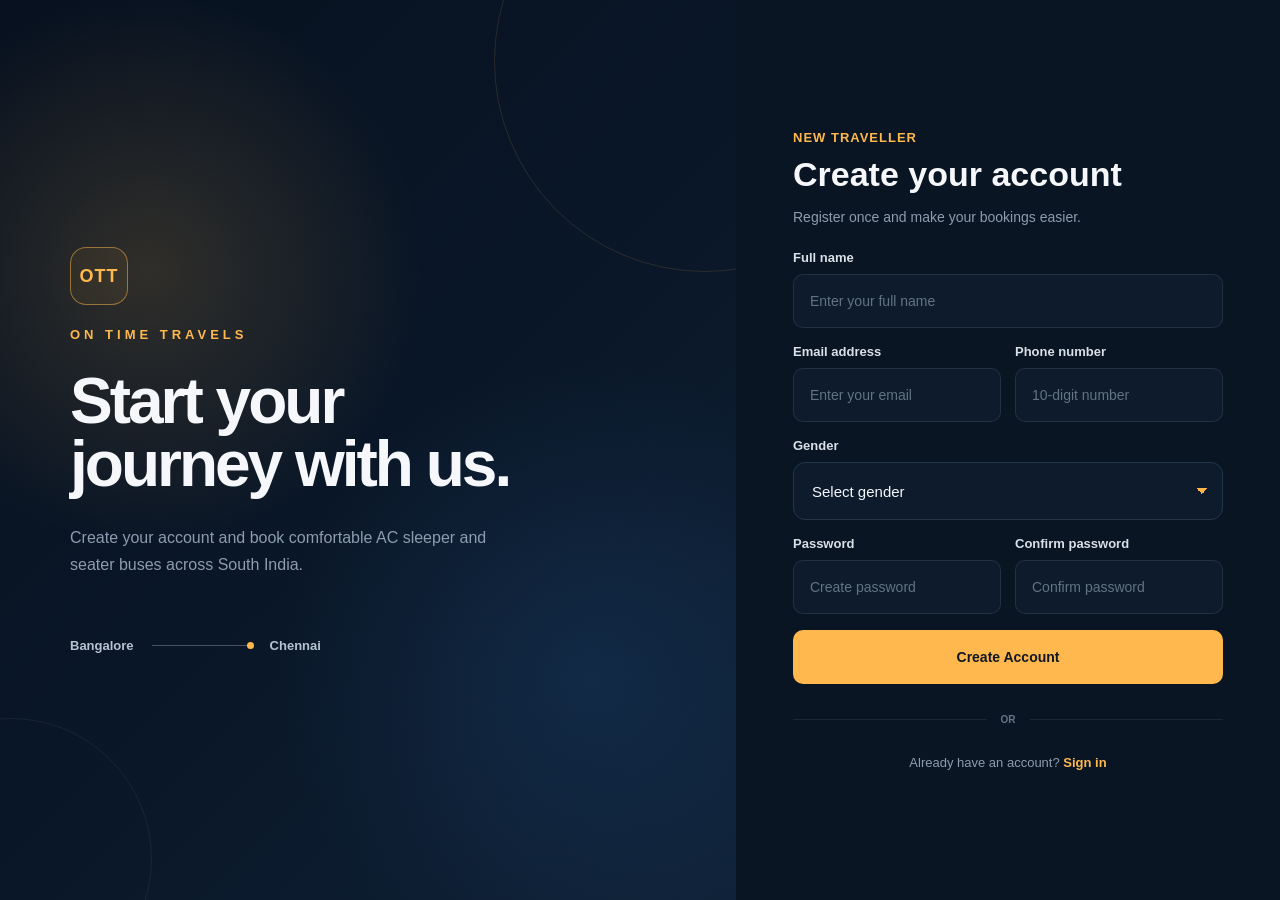
==== bus-booking-frontend/register.html @ 288d5dbf "Add files via upload" ====
<!DOCTYPE html>
<html lang="en">

<head>

    <meta charset="UTF-8">

    <meta
        name="viewport"
        content="width=device-width, initial-scale=1.0"
    >

    <title>Create Account | On Time Travels</title>

    <!-- SAME LOGIN CSS -->
    <link
        rel="stylesheet"
        href="login.css"
    >

</head>


<body>

    <main class="login-page">


        <!-- =================================================
             LEFT BRANDING
             Same as Login Page
             ================================================= -->

        <section class="login-brand">

            <div class="brand-content">

                <div class="brand-logo">
                    OTT
                </div>

                <p class="brand-name">
                    ON TIME TRAVELS
                </p>

                <h1>
                    Start your<br>
                    journey with us.
                </h1>

                <p class="brand-description">
                    Create your account and book
                    comfortable AC sleeper and seater
                    buses across South India.
                </p>

                <div class="route-line">

                    <span>Bangalore</span>

                    <span class="line"></span>

                    <span>Chennai</span>

                </div>

            </div>

        </section>


        <!-- =================================================
             REGISTER SECTION
             ================================================= -->

        <section class="login-section">

            <div class="login-card register-card">


                <!-- Header -->

                <div class="login-header">

                    <p class="welcome-text">
                        NEW TRAVELLER
                    </p>

                    <h2>
                        Create your account
                    </h2>

                    <p>
                        Register once and make your bookings easier.
                    </p>

                </div>


                <!-- Register Form -->

                <form
                    id="registerForm"
                    class="register-form"
                >


                    <!-- Full Name -->

                    <div class="form-group">

                        <label for="fullName">
                            Full name
                        </label>

                        <input
                            type="text"
                            id="fullName"
                            placeholder="Enter your full name"
                            required
                        >

                    </div>


                    <!-- Email + Phone -->

                    <div class="register-row">


                        <div class="form-group">

                            <label for="email">
                                Email address
                            </label>

                            <input
                                type="email"
                                id="email"
                                placeholder="Enter your email"
                                required
                            >

                        </div>


                        <div class="form-group">

                            <label for="phone">
                                Phone number
                            </label>

                            <input
                                type="tel"
                                id="phone"
                                placeholder="10-digit number"
                                maxlength="10"
                                required
                            >

                        </div>

                    </div>


                    <!-- Gender -->

                    <div class="form-group">

                        <label for="gender">
                            Gender
                        </label>

                        <select
                            id="gender"
                            required
                        >

                            <option value="">
                                Select gender
                            </option>

                            <option value="MALE">
                                Male
                            </option>

                            <option value="FEMALE">
                                Female
                            </option>

                        </select>

                    </div>


                    <!-- Password + Confirm Password -->

                    <div class="register-row">


                        <div class="form-group">

                            <label for="password">
                                Password
                            </label>

                            <input
                                type="password"
                                id="password"
                                placeholder="Create password"
                                required
                            >

                        </div>


                        <div class="form-group">

                            <label for="confirmPassword">
                                Confirm password
                            </label>

                            <input
                                type="password"
                                id="confirmPassword"
                                placeholder="Confirm password"
                                required
                            >

                        </div>

                    </div>


                    <!-- Create Account -->

                    <button
                        type="submit"
                        class="login-btn"
                    >
                        Create Account
                    </button>

                </form>


                <!-- =================================================
                     ACCOUNT SWITCH
                     LOGIN -> REGISTER
                     REGISTER -> LOGIN
                     ================================================= -->

                <div class="divider">
                    <span>OR</span>
                </div>


                <p class="account-switch register-text">

                    Already have an account?

                    <a href="index.html">
                        Sign in
                    </a>

                </p>


            </div>

        </section>

    </main>


    <!-- Popup -->

    <div
        id="popup"
        class="popup"
    >

        <div class="popup-content">

            <span id="popupMessage"></span>

            <button
                type="button"
                id="popupClose"
            >
                ×
            </button>

        </div>

    </div>


    <script src="register.js"></script>

</body>

</html>
---- bus-booking-frontend/login.css ----
* {
    margin: 0;
    padding: 0;
    box-sizing: border-box;
}

:root {
    --bg: #07111f;
    --panel: #0d1b2d;
    --panel-light: #12243a;
    --text: #f5f7fa;
    --muted: #8d9caf;
    --accent: #ffb84d;
    --accent-dark: #e89a26;
    --border: rgba(255, 255, 255, 0.09);
}

body {
    min-height: 100vh;
    font-family: Arial, Helvetica, sans-serif;
    background: var(--bg);
    color: var(--text);
}


/* =========================
   LOGIN PAGE
   ========================= */

.login-page {
    min-height: 100vh;
    display: grid;
    grid-template-columns: 1.15fr 0.85fr;
}


/* =========================
   LEFT BRANDING
   ========================= */

.login-brand {
    position: relative;
    overflow: hidden;
    display: flex;
    align-items: center;
    padding: 70px;
    background:
        radial-gradient(
            circle at 20% 30%,
            rgba(255, 184, 77, 0.16),
            transparent 32%
        ),
        radial-gradient(
            circle at 80% 75%,
            rgba(49, 117, 190, 0.16),
            transparent 35%
        ),
        linear-gradient(
            135deg,
            #07111f 0%,
            #0a1728 55%,
            #0e2035 100%
        );
}


/* Decorative circles */

.login-brand::before {
    content: "";
    position: absolute;
    width: 420px;
    height: 420px;
    border: 1px solid rgba(255, 184, 77, 0.13);
    border-radius: 50%;
    right: -180px;
    top: -150px;
}

.login-brand::after {
    content: "";
    position: absolute;
    width: 280px;
    height: 280px;
    border: 1px solid rgba(255, 255, 255, 0.06);
    border-radius: 50%;
    left: -130px;
    bottom: -100px;
}


.brand-content {
    position: relative;
    z-index: 2;
    max-width: 570px;
}


/* Logo */

.brand-logo {
    width: 58px;
    height: 58px;
    display: flex;
    align-items: center;
    justify-content: center;

    border: 1px solid rgba(255, 184, 77, 0.5);
    border-radius: 16px;

    color: var(--accent);
    font-size: 18px;
    font-weight: 800;
    letter-spacing: 1px;

    margin-bottom: 22px;

    background: rgba(255, 184, 77, 0.06);
}


.brand-name {
    color: var(--accent);
    font-size: 13px;
    font-weight: 700;
    letter-spacing: 4px;
    margin-bottom: 28px;
}


.brand-content h1 {
    font-size: clamp(48px, 5vw, 78px);
    line-height: 0.98;
    letter-spacing: -3px;
    font-weight: 700;
    margin-bottom: 28px;
}


.brand-description {
    max-width: 430px;
    color: var(--muted);
    font-size: 16px;
    line-height: 1.7;
}


/* Route */

.route-line {
    margin-top: 60px;

    display: flex;
    align-items: center;
    gap: 18px;

    color: #b8c3d1;
    font-size: 13px;
    font-weight: 600;
}


.route-line .line {
    width: 100px;
    height: 1px;
    position: relative;
    background: rgba(255, 255, 255, 0.25);
}


.route-line .line::after {
    content: "";
    position: absolute;
    right: -2px;
    top: -3px;

    width: 7px;
    height: 7px;

    border-radius: 50%;
    background: var(--accent);
}


/* =========================
   LOGIN SECTION
   ========================= */

.login-section {
    display: flex;
    align-items: center;
    justify-content: center;

    padding: 50px;

    background: #091522;
}


.login-card {
    width: 100%;
    max-width: 430px;
}


/* Header */

.login-header {
    margin-bottom: 38px;
}


.welcome-text {
    color: var(--accent);
    font-size: 13px;
    font-weight: 700;
    letter-spacing: 1px;
    text-transform: uppercase;
    margin-bottom: 10px;
}


.login-header h2 {
    font-size: 34px;
    line-height: 1.15;
    margin-bottom: 12px;
}


.login-header p:last-child {
    color: var(--muted);
    font-size: 14px;
    line-height: 1.6;
}


/* =========================
   FORM
   ========================= */

.form-group {
    margin-bottom: 24px;
}


.form-group label {
    display: block;
    margin-bottom: 9px;

    color: #d9e0e8;
    font-size: 13px;
    font-weight: 600;
}


.password-label {
    display: flex;
    justify-content: space-between;
    align-items: center;

    margin-bottom: 9px;
}


.password-label label {
    margin-bottom: 0;
}


.password-label a {
    color: var(--accent);
    font-size: 12px;
    text-decoration: none;
}


.password-label a:hover {
    text-decoration: underline;
}


.form-group input {
    width: 100%;
    height: 54px;

    padding: 0 16px;

    border: 1px solid var(--border);
    border-radius: 10px;

    outline: none;

    background: var(--panel);
    color: var(--text);

    font-size: 14px;

    transition:
        border-color 0.2s ease,
        background 0.2s ease,
        box-shadow 0.2s ease;
}


.form-group input::placeholder {
    color: #647286;
}


.form-group input:focus {
    border-color: rgba(255, 184, 77, 0.65);

    background: var(--panel-light);

    box-shadow:
        0 0 0 3px rgba(255, 184, 77, 0.08);
}


/* =========================
   LOGIN BUTTON
   ========================= */

.login-btn {
    width: 100%;
    height: 54px;

    border: none;
    border-radius: 10px;

    background: var(--accent);
    color: #101722;

    font-size: 14px;
    font-weight: 800;

    cursor: pointer;

    transition:
        transform 0.2s ease,
        background 0.2s ease,
        box-shadow 0.2s ease;
}


.login-btn:hover {
    background: #ffc568;

    transform: translateY(-1px);

    box-shadow:
        0 10px 30px rgba(255, 184, 77, 0.16);
}


.login-btn:active {
    transform: translateY(0);
}


/* =========================
   DIVIDER
   ========================= */

.divider {
    display: flex;
    align-items: center;
    gap: 14px;

    margin: 30px 0;
}


.divider::before,
.divider::after {
    content: "";
    flex: 1;

    height: 1px;

    background: rgba(255, 255, 255, 0.08);
}


.divider span {
    color: #657388;
    font-size: 10px;
    font-weight: 700;
}


/* =========================
   REGISTER
   ========================= */

.register-text {
    text-align: center;

    color: var(--muted);
    font-size: 13px;
}


.register-text a {
    color: var(--accent);
    font-weight: 700;
    text-decoration: none;
}


.register-text a:hover {
    text-decoration: underline;
}


/* =========================
   POPUP
   ========================= */

.popup {
    position: fixed;

    top: 24px;
    right: 24px;

    z-index: 1000;

    transform: translateX(130%);

    transition: transform 0.3s ease;
}


.popup.show {
    transform: translateX(0);
}


.popup-content {
    min-width: 300px;

    display: flex;
    align-items: center;
    justify-content: space-between;
    gap: 20px;

    padding: 14px 16px;

    border: 1px solid var(--border);
    border-radius: 10px;

    background: #102033;

    box-shadow:
        0 15px 45px rgba(0, 0, 0, 0.35);

    color: #e9eef5;

    font-size: 13px;
}


.popup-content button {
    border: none;
    background: transparent;

    color: #8e9bad;

    font-size: 22px;

    cursor: pointer;
}


.popup-content button:hover {
    color: white;
}


/* =========================
   RESPONSIVE
   ========================= */

@media (max-width: 900px) {

    .login-page {
        grid-template-columns: 1fr;
    }

    .login-brand {
        min-height: 420px;
        padding: 45px;
    }

    .login-content {
        max-width: 500px;
    }

    .brand-content h1 {
        font-size: 52px;
    }

    .login-section {
        padding: 45px 25px;
    }
}


@media (max-width: 500px) {

    .login-brand {
        min-height: 350px;
        padding: 32px 25px;
    }

    .brand-content h1 {
        font-size: 42px;
        letter-spacing: -2px;
    }

    .brand-description {
        font-size: 14px;
    }

    .route-line {
        margin-top: 35px;
    }

    .login-section {
        padding: 35px 20px;
    }

    .login-header h2 {
        font-size: 29px;
    }

    .popup {
        left: 16px;
        right: 16px;
        top: 16px;
    }

    .popup-content {
        min-width: auto;
    }
}

/* =========================================================
   REGISTER PAGE
   Same Login Design - Registration Layout
   ========================================================= */

.register-form {
    width: 100%;
}

.register-form .form-group {
    margin-bottom: 16px;
}


/* Two fields in one row */

.register-row {
    display: grid;
    grid-template-columns: 1fr 1fr;
    gap: 14px;
}


/* Register card slightly wider */

.register-card {
    width: min(100%, 560px);
}


/* Register header */

.register-card .login-header {
    margin-bottom: 22px;
}


/* Register button */

.register-btn {
    width: 100%;
}


/* Bottom switch */

.account-switch {
    margin-top: 24px;
    text-align: center;
}


.form-group select {
    width: 100%;
    height: 58px;

    padding: 0 18px;

    border: 1px solid #24354a;
    border-radius: 12px;

    background-color: #0d1b2d;
    color: #f4f7fb;

    font-size: 15px;
    font-family: inherit;

    outline: none;

    cursor: pointer;

    appearance: none;
    -webkit-appearance: none;

    background-image:
        linear-gradient(45deg, transparent 50%, #ffb547 50%),
        linear-gradient(135deg, #ffb547 50%, transparent 50%);

    background-position:
        calc(100% - 20px) 25px,
        calc(100% - 14px) 25px;

    background-size:
        6px 6px,
        6px 6px;

    background-repeat: no-repeat;

    transition:
        border-color 0.2s ease,
        box-shadow 0.2s ease;
}


.form-group select:focus {
    border-color: #ffb547;

    box-shadow:
        0 0 0 3px rgba(255, 181, 71, 0.10);
}


.form-group select option {
    background: #0d1b2d;
    color: #f4f7fb;
}

/* =========================================================
   ADMIN LOGIN BUTTON
   ========================================================= */

.admin-login-section {
    margin-top: 24px;
}


.admin-login-btn {
    width: 100%;
    height: 58px;

    border: none;
    border-radius: 12px;

    background: #ffb547;
    color: #081321;

    font-size: 16px;
    font-weight: 700;
    font-family: inherit;

    cursor: pointer;

    transition:
        background-color 0.2s ease,
        transform 0.2s ease,
        box-shadow 0.2s ease;
}


.admin-login-btn:hover {
    background: #ffc15f;

    box-shadow:
        0 8px 24px rgba(255, 181, 71, 0.18);
}


.admin-login-btn:active {
    transform: translateY(1px);
}

/* Mobile */

@media (max-width: 700px) {

    .register-row {
        grid-template-columns: 1fr;
        gap: 0;
    }

    .register-card {
        width: 100%;
    }

}

.admin-modal {
    display: none;
    position: fixed;
    inset: 0;
    z-index: 1000;
    background: rgba(12, 28, 22, 0.68);
    backdrop-filter: blur(5px);
    align-items: center;
    justify-content: center;
    padding: 20px;
}

.admin-modal.show {
    display: flex;
}

.admin-modal-card {
    width: 100%;
    max-width: 410px;
    position: relative;
    background: #ffffff;
    padding: 35px;
    border-radius: 18px;
    box-shadow: 0 25px 80px rgba(0, 0, 0, 0.2);
    animation: adminModalAppear 0.2s ease-out;
}

@keyframes adminModalAppear {
    from {
        opacity: 0;
        transform: translateY(10px) scale(0.98);
    }
    to {
        opacity: 1;
        transform: translateY(0) scale(1);
    }
}

.admin-close {
    position: absolute;
    top: 13px;
    right: 17px;
    border: none;
    background: transparent;
    color: #6c7771;
    font-size: 27px;
    cursor: pointer;
}

.admin-logo {
    width: 54px;
    height: 54px;
    display: grid;
    place-items: center;
    border-radius: 14px;
    background: #183b32;
    color: #ffffff;
    font-size: 19px;
    font-weight: 800;
    margin-bottom: 20px;
}

.admin-eyebrow {
    color: #527365;
    font-size: 10px;
    font-weight: 700;
    letter-spacing: 2px;
    margin-bottom: 9px;
}

.admin-modal-card h2 {
    color: #202b27;
    font-size: 25px;
    margin-bottom: 9px;
}

.admin-description {
    color: #7b8782;
    font-size: 13px;
    line-height: 1.6;
    margin-bottom: 25px;
}

.admin-field {
    margin-bottom: 18px;
}

.admin-field label {
    display: block;
    color: #34443b;
    font-size: 12px;
    font-weight: 700;
    margin-bottom: 8px;
}

.admin-field input {
    width: 100%;
    padding: 13px 14px;
    border: 1px solid #dce5df;
    border-radius: 9px;
    outline: none;
    font-size: 14px;
    background: #fbfcfb;
}

.admin-field input:focus {
    border-color: #376b56;
    box-shadow: 0 0 0 3px rgba(55, 107, 86, 0.1);
}

.admin-submit {
    width: 100%;
    padding: 14px;
    margin-top: 4px;
    border: none;
    border-radius: 9px;
    background: #183b32;
    color: #ffffff;
    font-size: 13px;
    font-weight: 700;
    cursor: pointer;
    transition: background 0.2s;
}

.admin-submit:hover {
    background: #285744;
}

.admin-submit:disabled {
    opacity: 0.65;
    cursor: not-allowed;
}

.admin-error {
    display: none;
    color: #b42318;
    background: #fff0ee;
    border-radius: 7px;
    padding: 10px;
    margin-bottom: 13px;
    font-size: 12px;
    line-height: 1.5;
}

.admin-secure-note {
    color: #89938e;
    text-align: center;
    font-size: 11px;
    margin-top: 20px;
}

@media (max-width: 480px) {
    .admin-modal-card {
        padding: 28px 22px;
    }
}
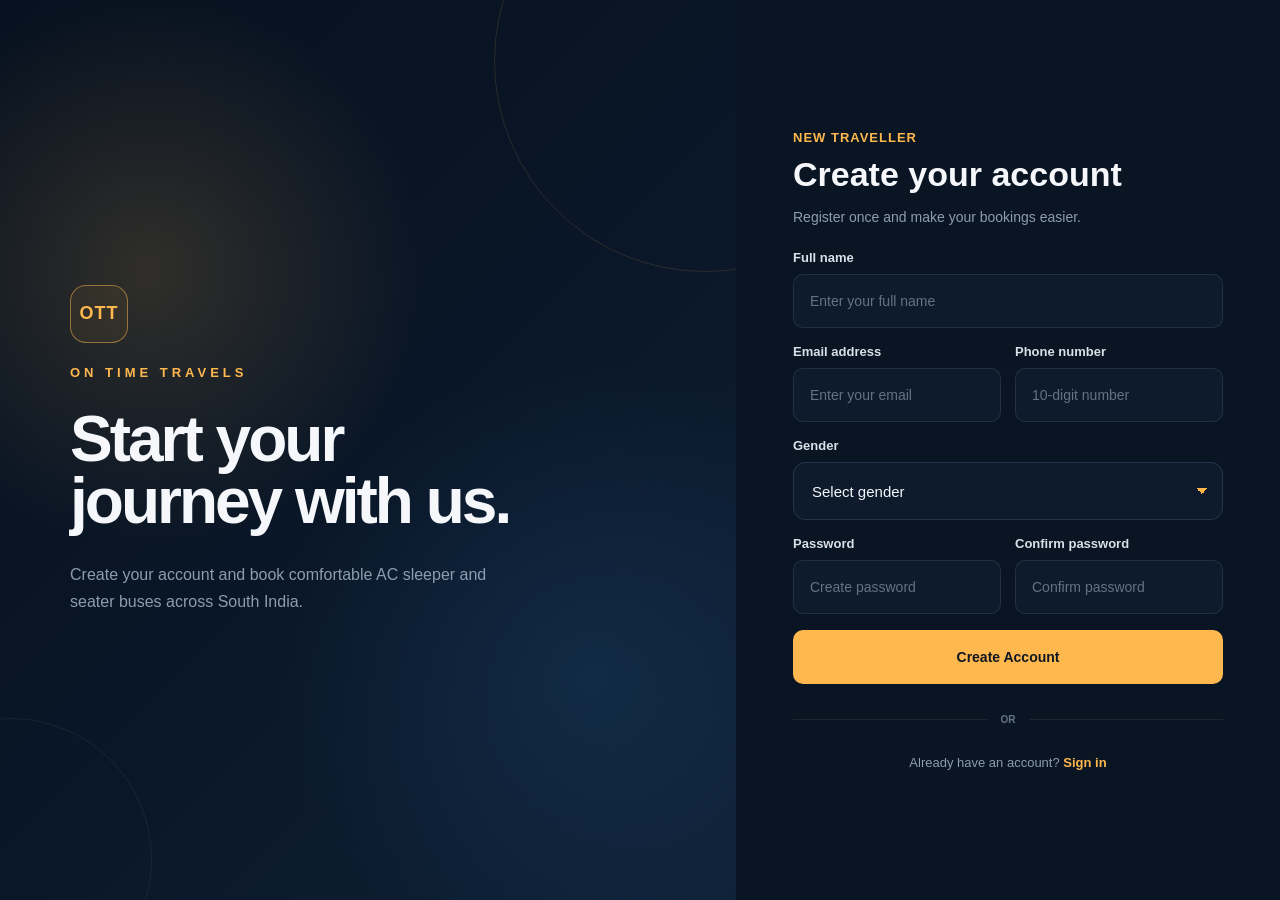
==== commit f6ea1a05: "Refactor register.html for improved structure" ====
--- a/bus-booking-frontend/register.html
+++ b/bus-booking-frontend/register.html
@@ -54,15 +54,7 @@
                     buses across South India.
                 </p>
 
-                <div class="route-line">
-
-                    <span>Bangalore</span>
-
-                    <span class="line"></span>
-
-                    <span>Chennai</span>
-
-                </div>
+               
 
             </div>
 
@@ -244,12 +236,7 @@
                 </form>
 
 
-                <!-- =================================================
-                     ACCOUNT SWITCH
-                     LOGIN -> REGISTER
-                     REGISTER -> LOGIN
-                     ================================================= -->
-
+               
                 <div class="divider">
                     <span>OR</span>
                 </div>
@@ -300,4 +287,4 @@
 
 </body>
 
-</html>+</html>
--- a/bus-booking-frontend/login.css
+++ b/bus-booking-frontend/login.css
@@ -867,3 +867,74 @@
         padding: 28px 22px;
     }
 }
+
+.hosting-notice-overlay {
+    position: fixed;
+    inset: 0;
+    display: none;
+    align-items: center;
+    justify-content: center;
+    padding: 20px;
+    background: rgba(0, 0, 0, 0.65);
+    z-index: 99999;
+}
+
+.hosting-notice-overlay.show {
+    display: flex;
+}
+
+.hosting-notice-modal {
+    width: 100%;
+    max-width: 420px;
+    padding: 30px 26px;
+    background: #fff;
+    color: #292929;
+    border-radius: 16px;
+    text-align: center;
+    box-shadow: 0 15px 45px rgba(0, 0, 0, 0.3);
+    animation: hostingNoticeAppear 0.25s ease-out;
+}
+
+.hosting-notice-icon {
+    font-size: 38px;
+    margin-bottom: 12px;
+}
+
+.hosting-notice-modal h2 {
+    font-size: 23px;
+    margin: 0 0 14px;
+}
+
+.hosting-notice-modal p {
+    font-size: 15px;
+    line-height: 1.7;
+    color: #555;
+    margin-bottom: 24px;
+}
+
+#hostingNoticeButton {
+    width: 100%;
+    padding: 13px 20px;
+    border: none;
+    border-radius: 8px;
+    background: #174ea6;
+    color: #fff;
+    font-size: 16px;
+    font-weight: 600;
+    cursor: pointer;
+}
+
+#hostingNoticeButton:hover {
+    background: #123d83;
+}
+
+@keyframes hostingNoticeAppear {
+    from {
+        opacity: 0;
+        transform: translateY(12px) scale(0.97);
+    }
+    to {
+        opacity: 1;
+        transform: translateY(0) scale(1);
+    }
+}
